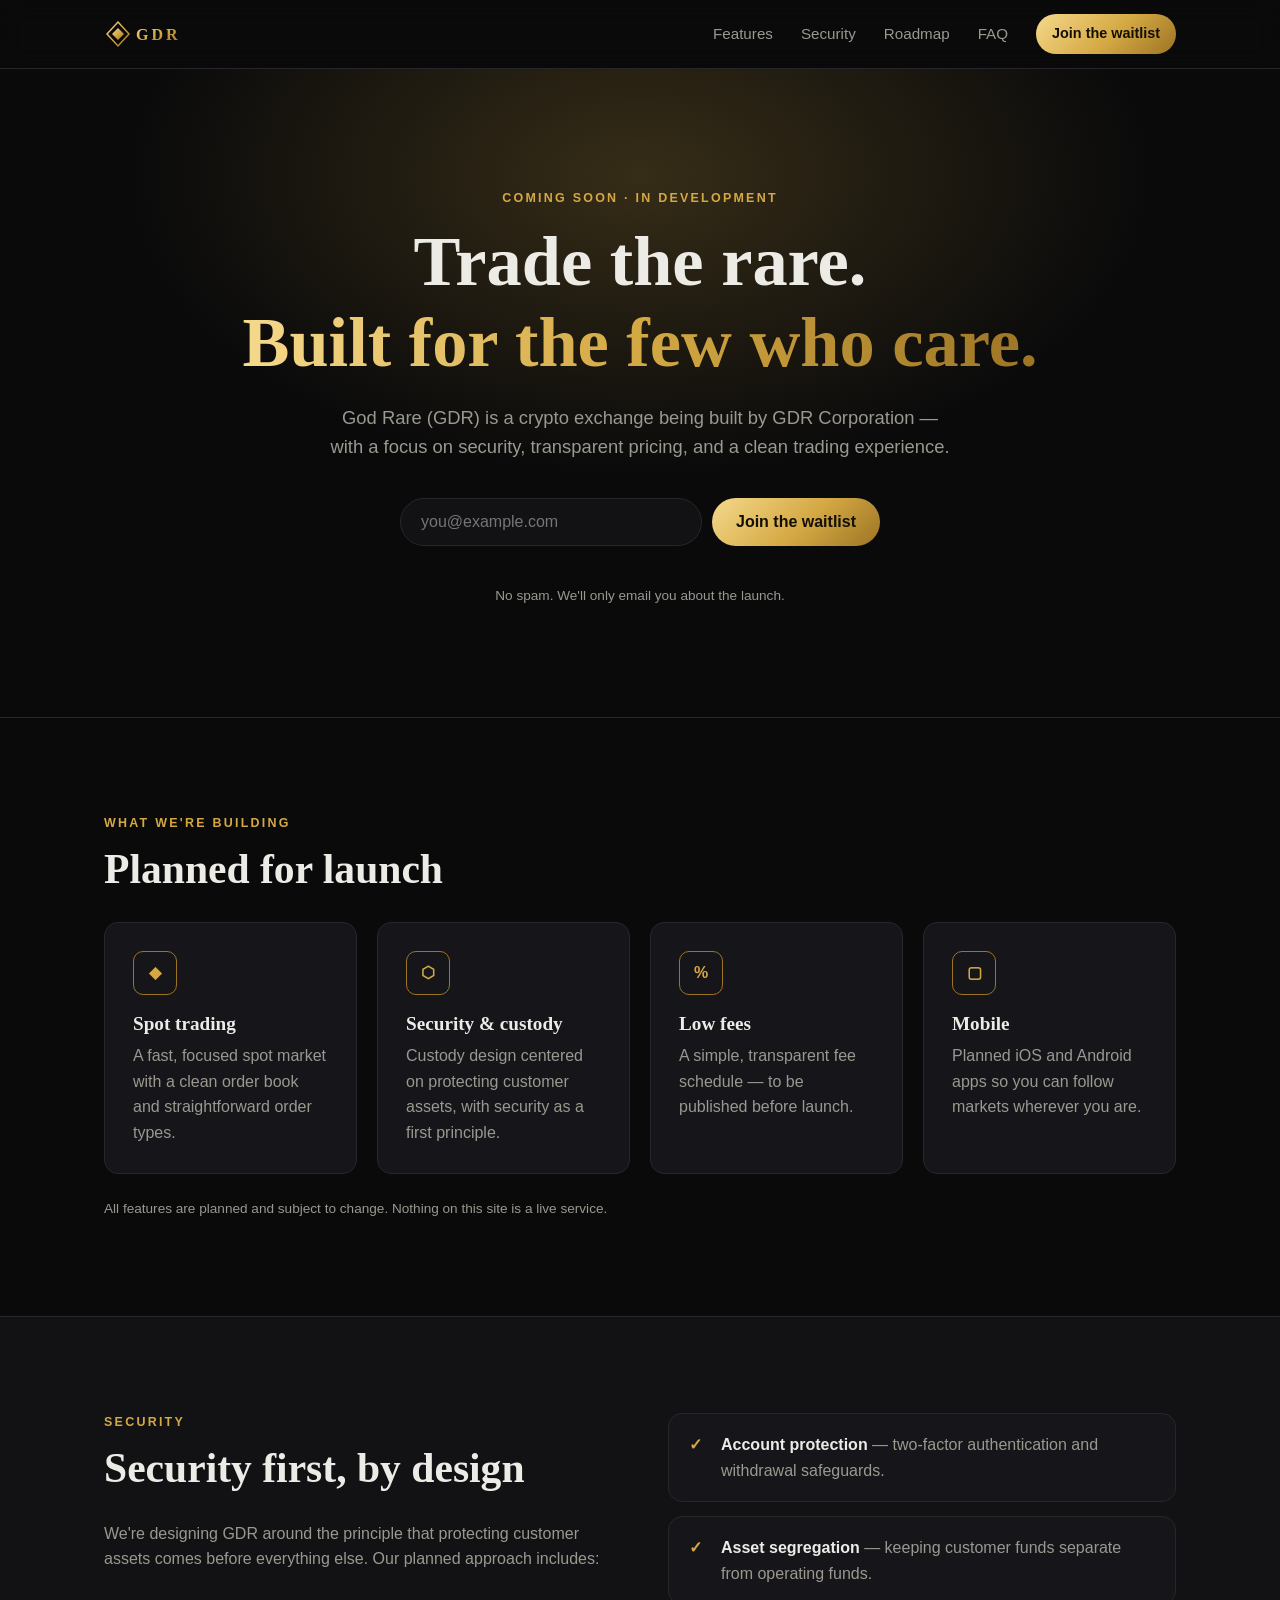
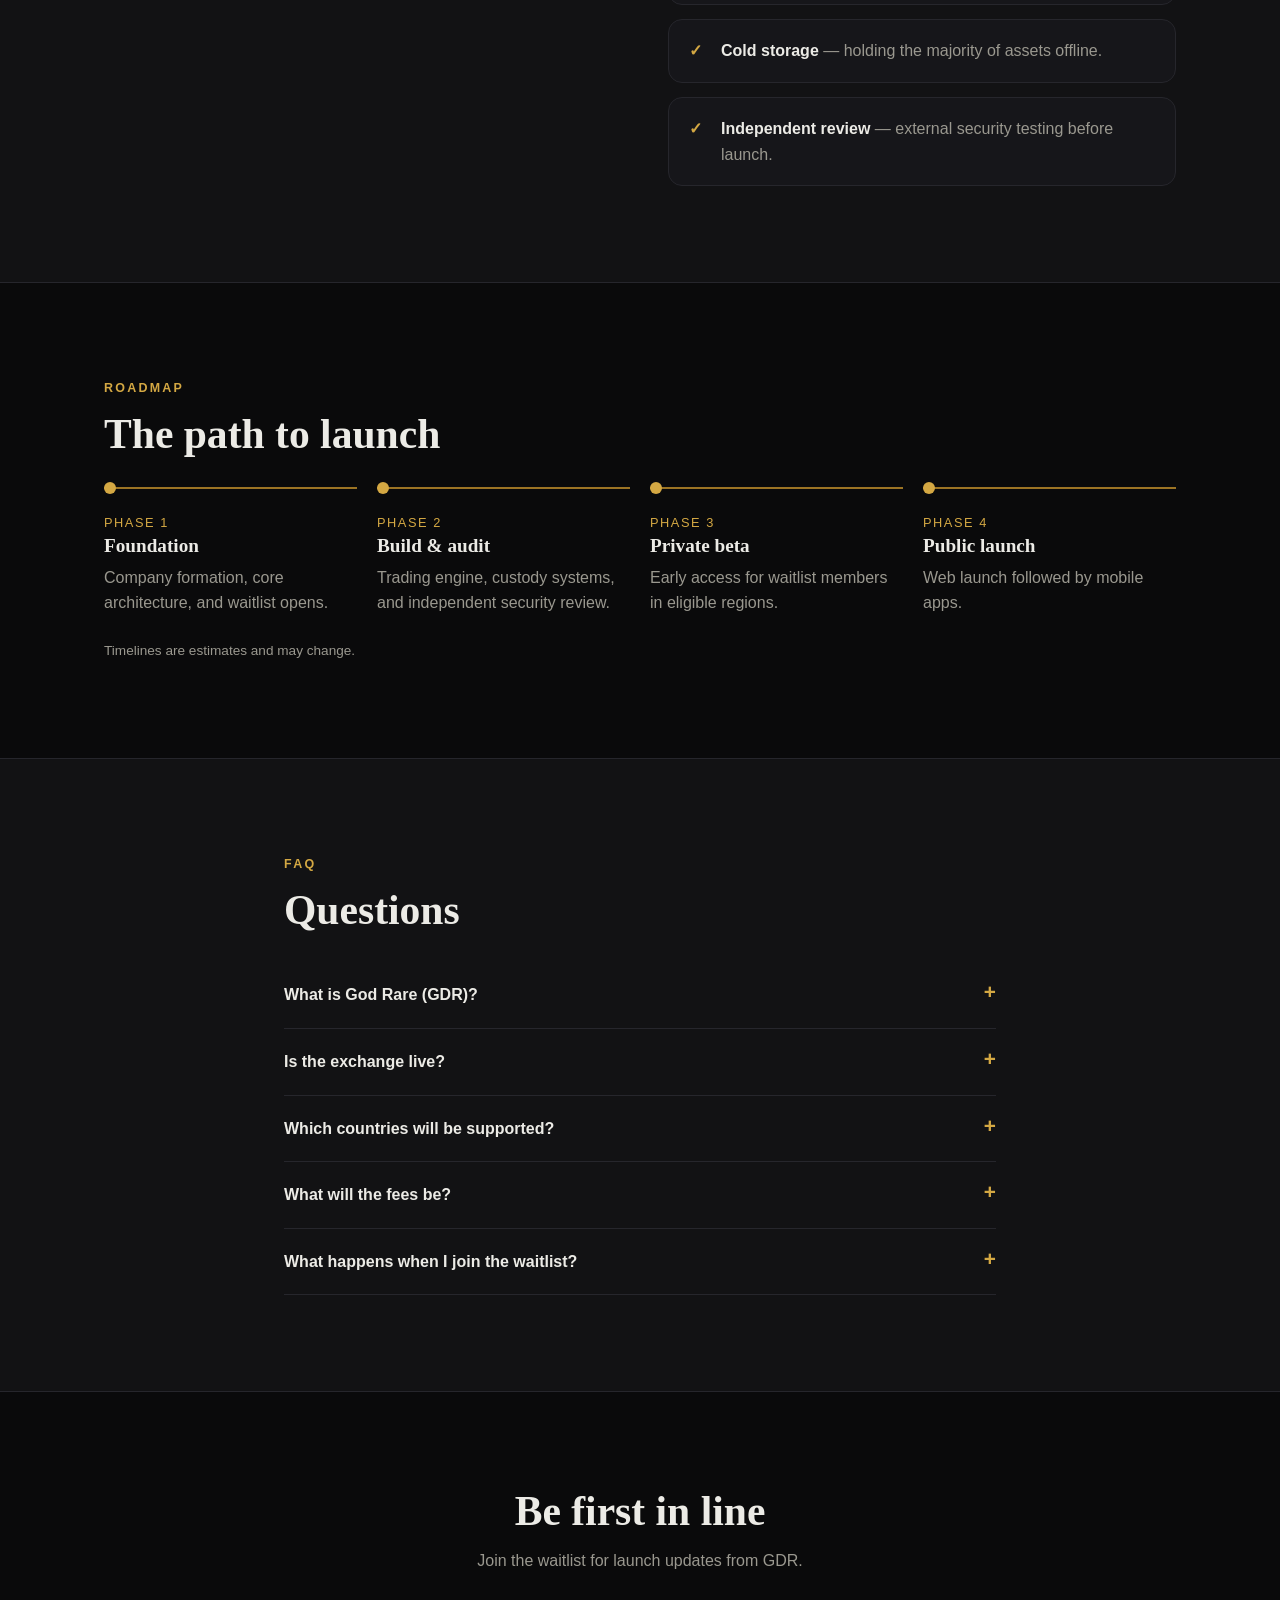
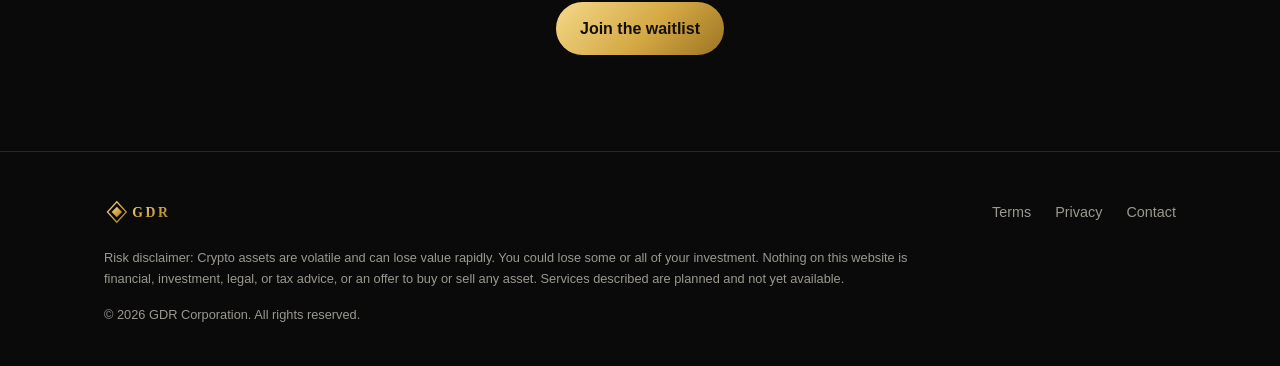
==== index.html @ 833ab48b "Initial commit: GDR landing site" ====
<!DOCTYPE html>
<html lang="en">
<head>
<meta charset="utf-8">
<meta name="viewport" content="width=device-width, initial-scale=1">
<title>God Rare (GDR) — A crypto exchange in development by GDR Corporation</title>
<meta name="description" content="God Rare (GDR) is an upcoming crypto exchange from GDR Corporation. Join the waitlist for launch updates.">
<link rel="icon" href="assets/favicon.svg" type="image/svg+xml">
<link rel="stylesheet" href="css/style.css">
</head>
<body>
<header class="nav">
  <div class="wrap nav-inner">
    <a href="#top" class="brand"><img src="assets/logo.svg" alt="GDR" width="110" height="28"></a>
    <nav class="links" id="links">
      <a href="#features">Features</a><a href="#security">Security</a><a href="#roadmap">Roadmap</a><a href="#faq">FAQ</a>
      <a href="#waitlist" class="btn btn-sm">Join the waitlist</a>
    </nav>
    <button class="menu" id="menu" aria-label="Open menu" aria-expanded="false"><span></span><span></span></button>
  </div>
</header>

<main id="top">
  <!-- HERO -->
  <section class="hero">
    <div class="glow"></div>
    <div class="wrap hero-inner">
      <p class="eyebrow">Coming soon · In development</p>
      <h1>Trade the rare.<br><span class="gold">Built for the few who care.</span></h1>
      <p class="lead">God Rare (GDR) is a crypto exchange being built by GDR Corporation — with a focus on security, transparent pricing, and a clean trading experience.</p>
      <form class="waitlist" id="waitlist" novalidate>
        <!-- TODO: Connect a real form endpoint (e.g. Formspree, Netlify Forms, or your own API).
             Set action="https://YOUR-ENDPOINT" method="POST" and update js/main.js to submit via fetch(). -->
        <label for="email" class="sr-only">Email address</label>
        <input type="email" id="email" name="email" placeholder="you@example.com" required autocomplete="email">
        <button type="submit" class="btn">Join the waitlist</button>
      </form>
      <p class="form-msg" id="form-msg" role="status" aria-live="polite"></p>
      <p class="fine">No spam. We'll only email you about the launch.</p>
    </div>
  </section>

  <!-- FEATURES -->
  <section id="features" class="section">
    <div class="wrap">
      <p class="eyebrow">What we're building</p>
      <h2>Planned for launch</h2>
      <div class="grid">
        <article class="card"><div class="ico">◆</div><h3>Spot trading</h3><p>A fast, focused spot market with a clean order book and straightforward order types.</p></article>
        <article class="card"><div class="ico">⬡</div><h3>Security &amp; custody</h3><p>Custody design centered on protecting customer assets, with security as a first principle.</p></article>
        <article class="card"><div class="ico">%</div><h3>Low fees</h3><p>A simple, transparent fee schedule — to be published before launch.</p></article>
        <article class="card"><div class="ico">▢</div><h3>Mobile</h3><p>Planned iOS and Android apps so you can follow markets wherever you are.</p></article>
      </div>
      <p class="note">All features are planned and subject to change. Nothing on this site is a live service.</p>
    </div>
  </section>

  <!-- SECURITY -->
  <section id="security" class="section alt">
    <div class="wrap split">
      <div>
        <p class="eyebrow">Security</p>
        <h2>Security first, by design</h2>
        <p>We're designing GDR around the principle that protecting customer assets comes before everything else. Our planned approach includes:</p>
      </div>
      <ul class="checks">
        <li><strong>Account protection</strong> — two-factor authentication and withdrawal safeguards.</li>
        <li><strong>Asset segregation</strong> — keeping customer funds separate from operating funds.</li>
        <li><strong>Cold storage</strong> — holding the majority of assets offline.</li>
        <li><strong>Independent review</strong> — external security testing before launch.</li>
      </ul>
    </div>
  </section>

  <!-- ROADMAP -->
  <section id="roadmap" class="section">
    <div class="wrap">
      <p class="eyebrow">Roadmap</p>
      <h2>The path to launch</h2>
      <ol class="timeline">
        <li><span>Phase 1</span><h3>Foundation</h3><p>Company formation, core architecture, and waitlist opens.</p></li>
        <li><span>Phase 2</span><h3>Build &amp; audit</h3><p>Trading engine, custody systems, and independent security review.</p></li>
        <li><span>Phase 3</span><h3>Private beta</h3><p>Early access for waitlist members in eligible regions.</p></li>
        <li><span>Phase 4</span><h3>Public launch</h3><p>Web launch followed by mobile apps.</p></li>
      </ol>
      <p class="note">Timelines are estimates and may change.</p>
    </div>
  </section>

  <!-- FAQ -->
  <section id="faq" class="section alt">
    <div class="wrap narrow">
      <p class="eyebrow">FAQ</p>
      <h2>Questions</h2>
      <details><summary>What is God Rare (GDR)?</summary><p>GDR is a cryptocurrency exchange currently in development by GDR Corporation.</p></details>
      <details><summary>Is the exchange live?</summary><p>Not yet. You can join the waitlist to hear when early access opens.</p></details>
      <details><summary>Which countries will be supported?</summary><p>Availability will depend on local requirements. Supported regions will be announced before launch.</p></details>
      <details><summary>What will the fees be?</summary><p>We plan to publish a simple, transparent fee schedule ahead of launch.</p></details>
      <details><summary>What happens when I join the waitlist?</summary><p>We'll email you launch updates and early-access news. You can unsubscribe at any time.</p></details>
    </div>
  </section>

  <section id="waitlist" class="section cta">
    <div class="wrap narrow center">
      <h2>Be first in line</h2>
      <p>Join the waitlist for launch updates from GDR.</p>
      <a href="#top" class="btn" data-focus-email>Join the waitlist</a>
    </div>
  </section>
</main>

<footer class="footer">
  <div class="wrap">
    <div class="foot-top">
      <img src="assets/logo.svg" alt="GDR" width="96" height="24">
      <nav><a href="#">Terms</a><a href="#">Privacy</a><a href="mailto:hello@example.com">Contact</a></nav>
    </div>
    <p class="disclaimer">Risk disclaimer: Crypto assets are volatile and can lose value rapidly. You could lose some or all of your investment. Nothing on this website is financial, investment, legal, or tax advice, or an offer to buy or sell any asset. Services described are planned and not yet available.</p>
    <p class="copy">© 2026 GDR Corporation. All rights reserved.</p>
  </div>
</footer>
<script src="js/main.js"></script>
</body>
</html>
---- css/style.css ----
/* ===== Theme — edit colors here ===== */
:root{
  --bg:#0a0a0b; --bg2:#121214; --card:#16161a; --line:#26262c;
  --text:#ecebe6; --muted:#9a988f;
  --gold:#d4a843; --gold-l:#f5d98b; --gold-d:#9c7424;
  --radius:14px; --max:1120px;
  --serif:Georgia,"Times New Roman",serif;
  --sans:-apple-system,BlinkMacSystemFont,"Segoe UI",Inter,Roboto,Helvetica,Arial,sans-serif;
}
*{box-sizing:border-box;margin:0;padding:0}
html{scroll-behavior:smooth}
body{background:var(--bg);color:var(--text);font:16px/1.6 var(--sans);-webkit-font-smoothing:antialiased}
a{color:inherit;text-decoration:none}
img{display:block}
.wrap{max-width:var(--max);margin:0 auto;padding:0 24px}
.narrow{max-width:760px}.center{text-align:center}
.sr-only{position:absolute;width:1px;height:1px;overflow:hidden;clip:rect(0 0 0 0)}
.gold{background:linear-gradient(90deg,var(--gold-l),var(--gold),var(--gold-d));-webkit-background-clip:text;background-clip:text;color:transparent}
.eyebrow{color:var(--gold);text-transform:uppercase;letter-spacing:.18em;font-size:.78rem;font-weight:600;margin-bottom:12px}
h1,h2,h3{font-family:var(--serif);font-weight:700;line-height:1.15}
h1{font-size:clamp(2.4rem,6vw,4.4rem);margin-bottom:20px}
h2{font-size:clamp(1.8rem,4vw,2.6rem);margin-bottom:28px}
h3{font-size:1.2rem;margin-bottom:8px}
p{color:var(--muted)}
.btn{display:inline-block;border:0;cursor:pointer;background:linear-gradient(135deg,var(--gold-l),var(--gold) 55%,var(--gold-d));color:#140f04;font-weight:700;padding:14px 24px;border-radius:999px;font-size:1rem;transition:transform .15s,box-shadow .15s}
.btn:hover{transform:translateY(-1px);box-shadow:0 8px 30px -8px rgba(212,168,67,.6)}
.btn-sm{padding:8px 16px;font-size:.9rem}
/* Nav */
.nav{position:sticky;top:0;z-index:10;background:rgba(10,10,11,.8);backdrop-filter:blur(12px);border-bottom:1px solid var(--line)}
.nav-inner{display:flex;align-items:center;justify-content:space-between;height:68px}
.links{display:flex;gap:28px;align-items:center}
.links a:not(.btn){color:var(--muted);font-size:.95rem}.links a:not(.btn):hover{color:var(--text)}
.menu{display:none;background:none;border:0;cursor:pointer;width:32px;height:32px}
.menu span{display:block;height:2px;background:var(--gold);margin:7px 4px}
/* Hero */
.hero{position:relative;overflow:hidden;padding:120px 0 110px;text-align:center}
.glow{position:absolute;inset:-30% 10% auto;height:600px;background:radial-gradient(closest-side,rgba(212,168,67,.22),transparent);pointer-events:none}
.hero-inner{position:relative}
.lead{font-size:1.15rem;max-width:620px;margin:0 auto 36px}
.waitlist{display:flex;gap:10px;max-width:480px;margin:0 auto}
.waitlist input{flex:1;min-width:0;background:var(--bg2);border:1px solid var(--line);color:var(--text);padding:14px 20px;border-radius:999px;font-size:1rem}
.waitlist input:focus{outline:none;border-color:var(--gold)}
.form-msg{min-height:1.6em;margin-top:14px;color:var(--gold-l)}
.form-msg.err{color:#e88}
.fine{font-size:.85rem}
/* Sections */
.section{padding:96px 0;border-top:1px solid var(--line)}
.alt{background:var(--bg2)}
.grid{display:grid;grid-template-columns:repeat(4,1fr);gap:20px}
.card{background:var(--card);border:1px solid var(--line);border-radius:var(--radius);padding:28px;transition:border-color .2s}
.card:hover{border-color:var(--gold-d)}
.ico{width:44px;height:44px;border-radius:10px;display:grid;place-items:center;color:var(--gold);border:1px solid var(--gold-d);margin-bottom:18px;font-weight:700}
.note{font-size:.85rem;margin-top:24px}
.split{display:grid;grid-template-columns:1fr 1fr;gap:56px;align-items:start}
.checks{list-style:none;display:grid;gap:14px}
.checks li{background:var(--card);border:1px solid var(--line);border-radius:var(--radius);padding:18px 20px 18px 52px;position:relative;color:var(--muted)}
.checks li::before{content:"✓";position:absolute;left:20px;top:18px;color:var(--gold);font-weight:700}
.checks strong{color:var(--text)}
.timeline{list-style:none;display:grid;grid-template-columns:repeat(4,1fr);gap:20px;position:relative}
.timeline li{border-top:2px solid var(--gold-d);padding-top:20px;position:relative}
.timeline li::before{content:"";position:absolute;top:-7px;left:0;width:12px;height:12px;border-radius:50%;background:var(--gold)}
.timeline span{color:var(--gold);font-size:.8rem;letter-spacing:.12em;text-transform:uppercase}
details{border-bottom:1px solid var(--line);padding:20px 0}
summary{cursor:pointer;font-weight:600;list-style:none;display:flex;justify-content:space-between}
summary::after{content:"+";color:var(--gold);font-size:1.3rem;line-height:1}
details[open] summary::after{content:"–"}
details p{margin-top:12px}
.cta h2{margin-bottom:12px}.cta p{margin-bottom:28px}
/* Footer */
.footer{border-top:1px solid var(--line);padding:48px 0 40px}
.foot-top{display:flex;justify-content:space-between;align-items:center;margin-bottom:24px;gap:20px}
.foot-top nav{display:flex;gap:24px}.foot-top nav a{color:var(--muted);font-size:.9rem}.foot-top nav a:hover{color:var(--gold)}
.disclaimer{font-size:.8rem;max-width:820px;margin-bottom:16px}
.copy{font-size:.8rem}
/* Responsive */
@media(max-width:900px){.grid{grid-template-columns:1fr 1fr}.timeline{grid-template-columns:1fr 1fr;row-gap:36px}.split{grid-template-columns:1fr;gap:24px}}
@media(max-width:640px){
  .menu{display:block}
  .links{display:none;position:absolute;top:68px;left:0;right:0;flex-direction:column;gap:18px;padding:24px;background:var(--bg);border-bottom:1px solid var(--line)}
  .links.open{display:flex}
  .hero{padding:80px 0 72px}.section{padding:72px 0}
  .grid,.timeline{grid-template-columns:1fr}
  .waitlist{flex-direction:column}
  .foot-top{flex-direction:column;align-items:flex-start}
}
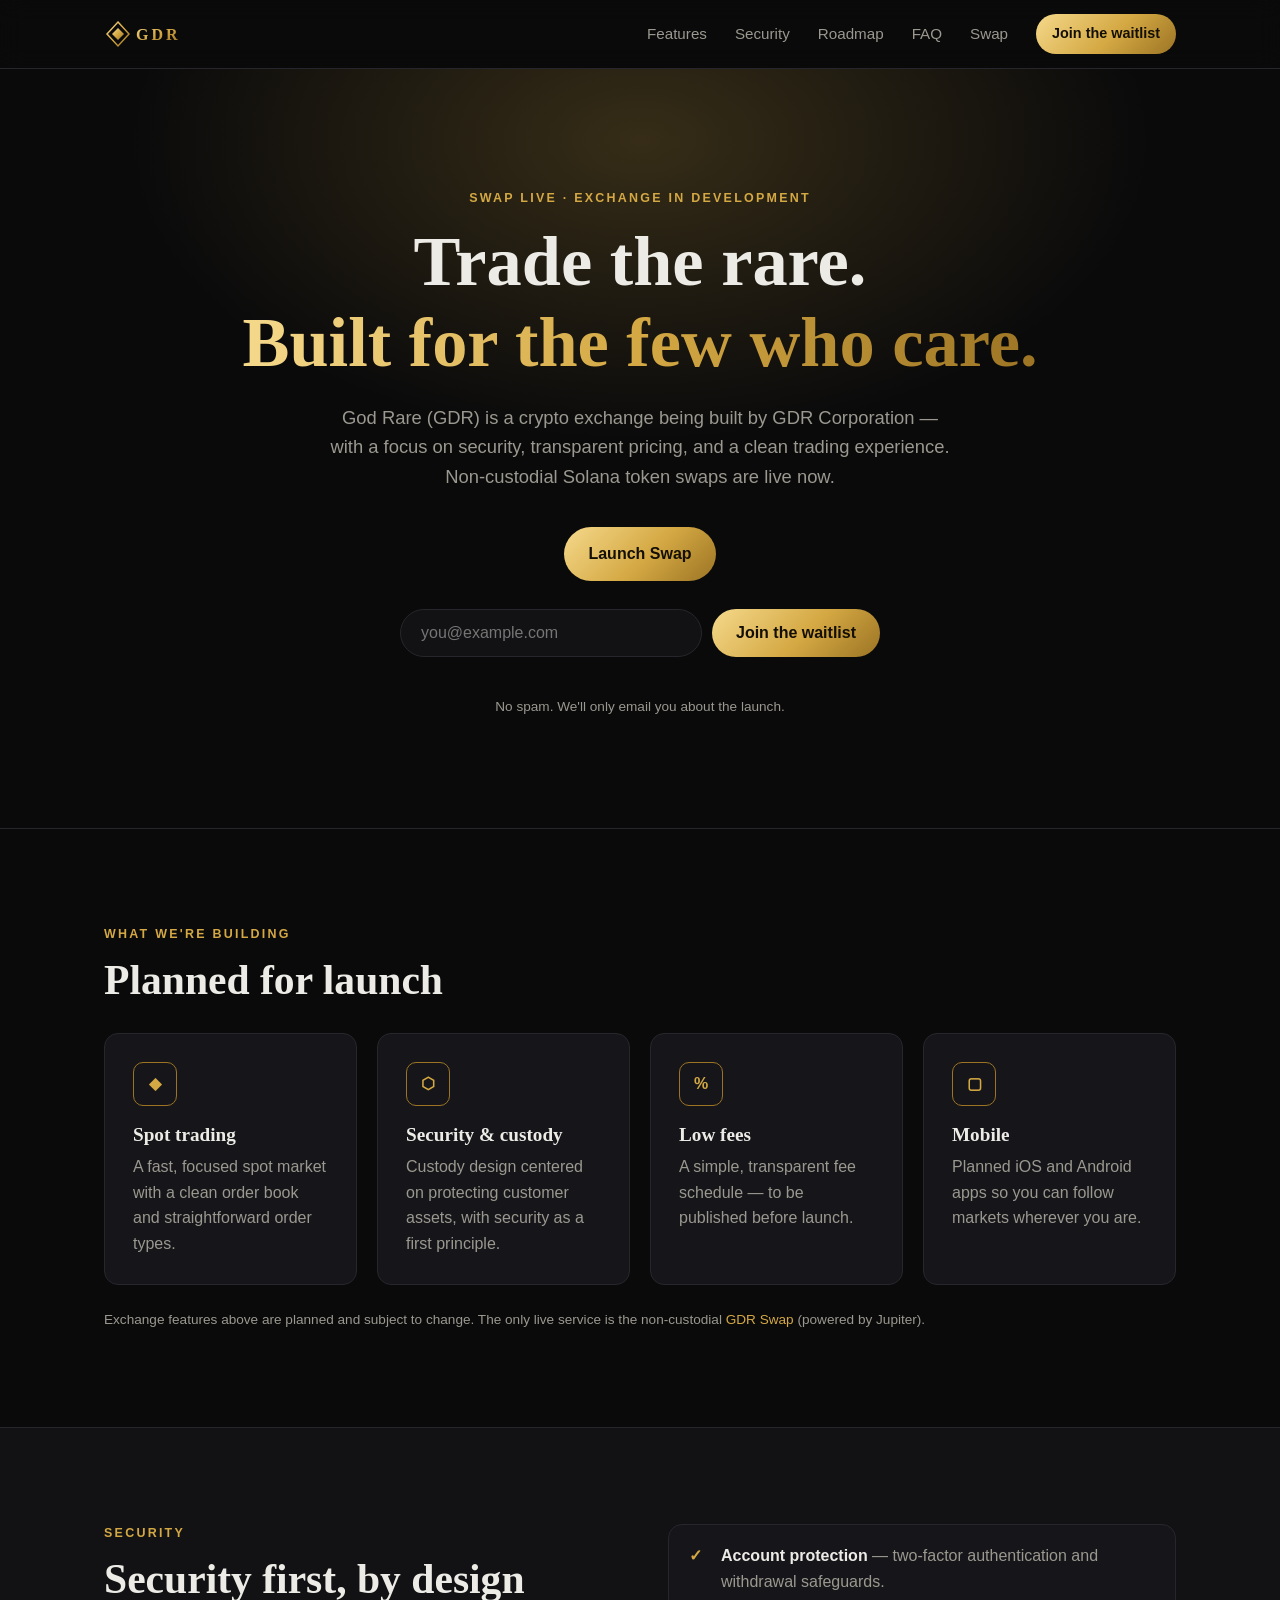
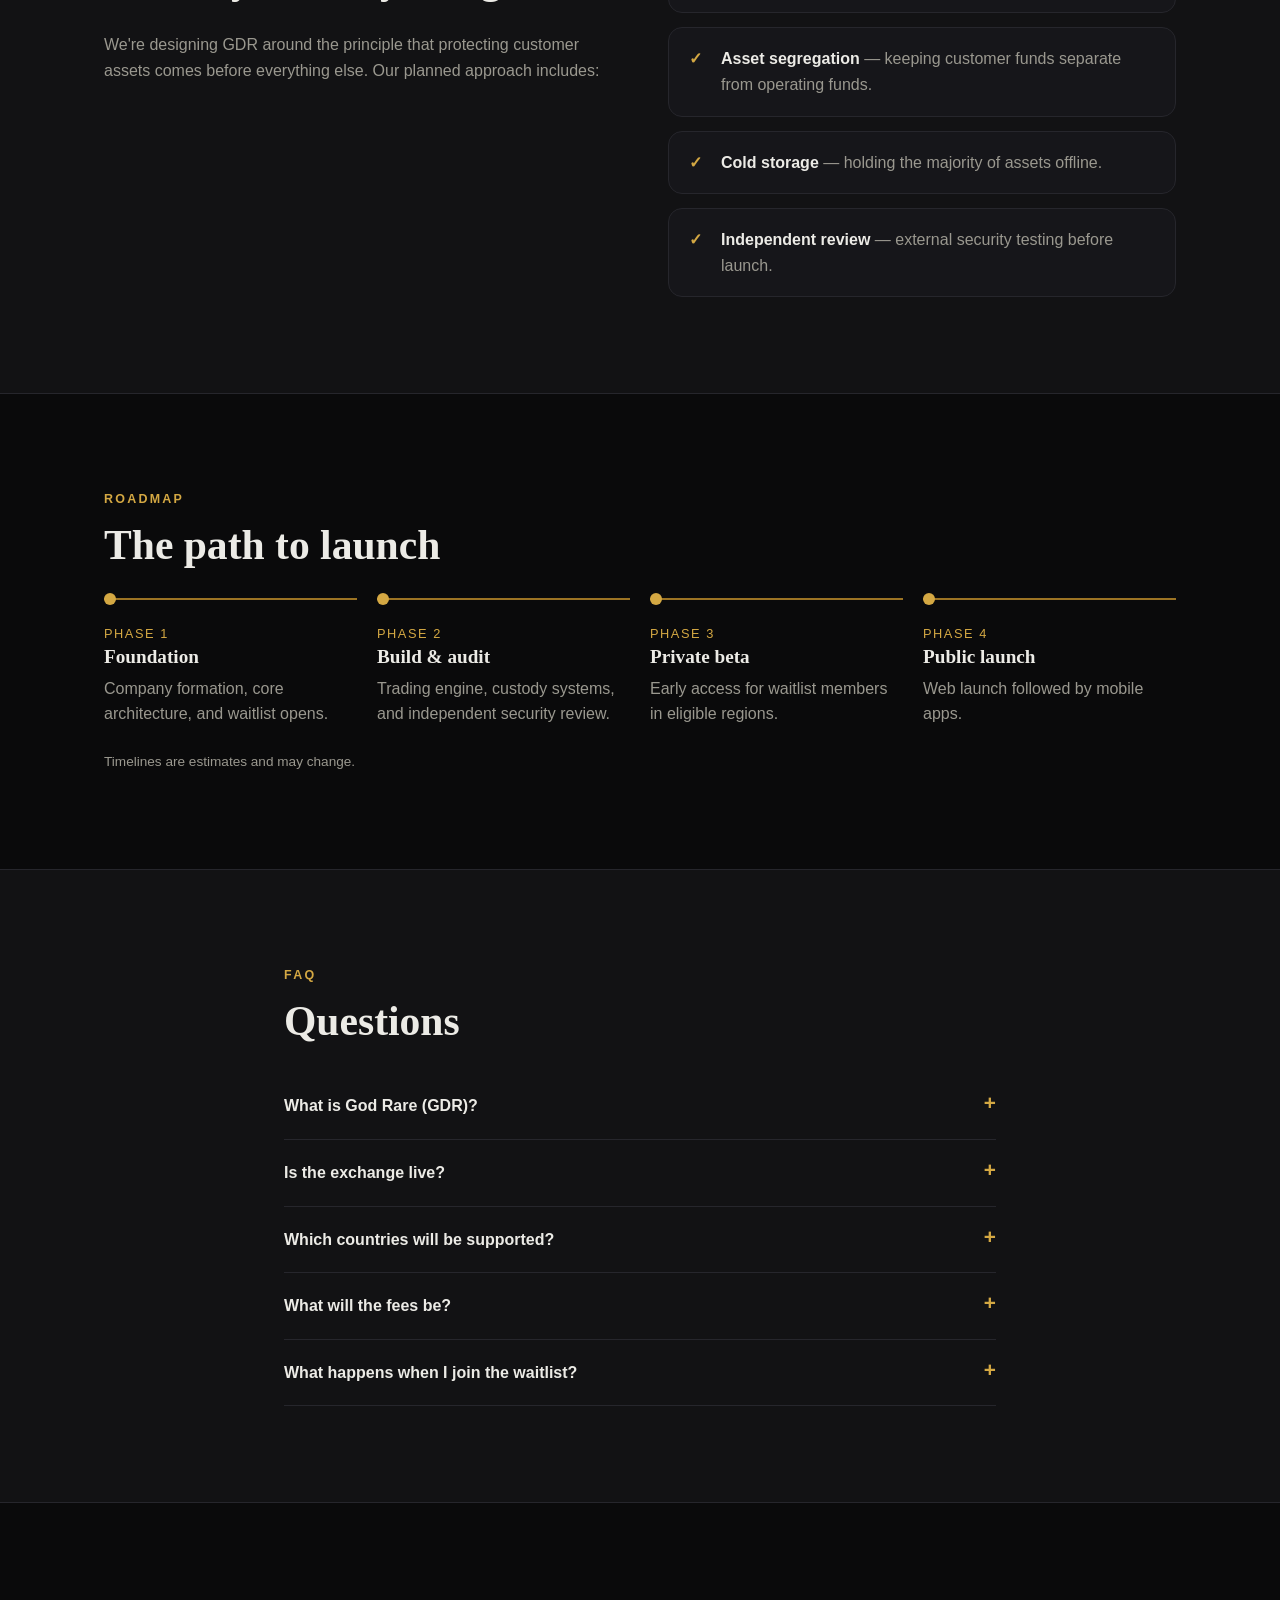
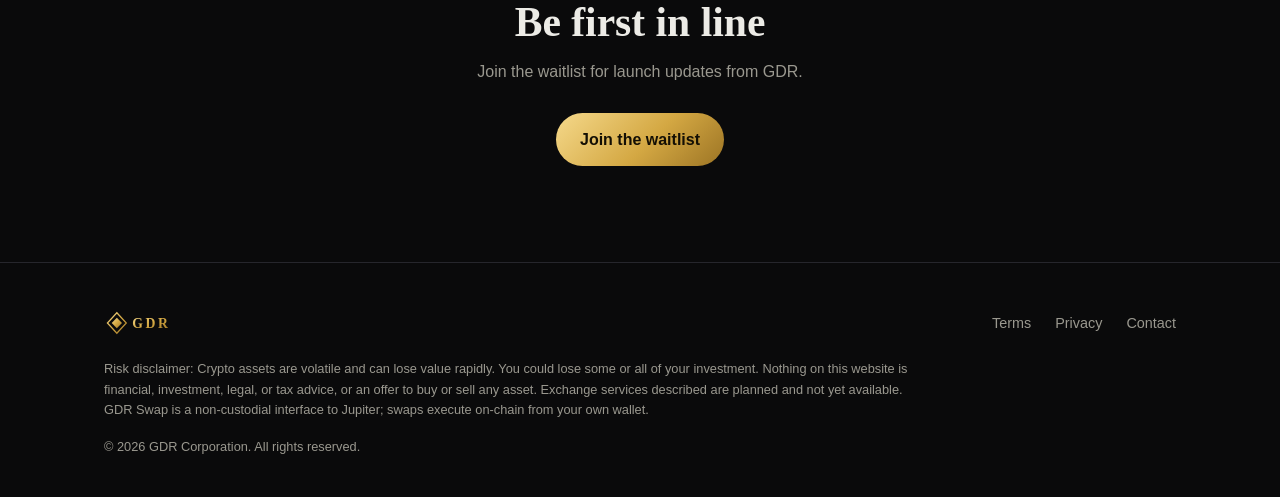
==== commit 0f11bb90: "Add GDR swap page" ====
--- a/index.html
+++ b/index.html
@@ -13,7 +13,7 @@
   <div class="wrap nav-inner">
     <a href="#top" class="brand"><img src="assets/logo.svg" alt="GDR" width="110" height="28"></a>
     <nav class="links" id="links">
-      <a href="#features">Features</a><a href="#security">Security</a><a href="#roadmap">Roadmap</a><a href="#faq">FAQ</a>
+      <a href="#features">Features</a><a href="#security">Security</a><a href="#roadmap">Roadmap</a><a href="#faq">FAQ</a><a href="swap.html">Swap</a>
       <a href="#waitlist" class="btn btn-sm">Join the waitlist</a>
     </nav>
     <button class="menu" id="menu" aria-label="Open menu" aria-expanded="false"><span></span><span></span></button>
@@ -25,9 +25,10 @@
   <section class="hero">
     <div class="glow"></div>
     <div class="wrap hero-inner">
-      <p class="eyebrow">Coming soon · In development</p>
+      <p class="eyebrow">Swap live · Exchange in development</p>
       <h1>Trade the rare.<br><span class="gold">Built for the few who care.</span></h1>
-      <p class="lead">God Rare (GDR) is a crypto exchange being built by GDR Corporation — with a focus on security, transparent pricing, and a clean trading experience.</p>
+      <p class="lead">God Rare (GDR) is a crypto exchange being built by GDR Corporation — with a focus on security, transparent pricing, and a clean trading experience. Non-custodial Solana token swaps are live now.</p>
+      <p style="margin-bottom:28px"><a href="swap.html" class="btn">Launch Swap</a></p>
       <form class="waitlist" id="waitlist" novalidate>
         <!-- TODO: Connect a real form endpoint (e.g. Formspree, Netlify Forms, or your own API).
              Set action="https://YOUR-ENDPOINT" method="POST" and update js/main.js to submit via fetch(). -->
@@ -51,7 +52,7 @@
         <article class="card"><div class="ico">%</div><h3>Low fees</h3><p>A simple, transparent fee schedule — to be published before launch.</p></article>
         <article class="card"><div class="ico">▢</div><h3>Mobile</h3><p>Planned iOS and Android apps so you can follow markets wherever you are.</p></article>
       </div>
-      <p class="note">All features are planned and subject to change. Nothing on this site is a live service.</p>
+      <p class="note">Exchange features above are planned and subject to change. The only live service is the non-custodial <a href="swap.html" style="color:var(--gold)">GDR Swap</a> (powered by Jupiter).</p>
     </div>
   </section>
 
@@ -93,7 +94,7 @@
       <p class="eyebrow">FAQ</p>
       <h2>Questions</h2>
       <details><summary>What is God Rare (GDR)?</summary><p>GDR is a cryptocurrency exchange currently in development by GDR Corporation.</p></details>
-      <details><summary>Is the exchange live?</summary><p>Not yet. You can join the waitlist to hear when early access opens.</p></details>
+      <details><summary>Is the exchange live?</summary><p>The centralized exchange is not live yet — join the waitlist to hear when early access opens. A non-custodial Solana token <a href="swap.html" style="color:var(--gold)">swap</a> is available now; you connect your own wallet and GDR never holds your funds.</p></details>
       <details><summary>Which countries will be supported?</summary><p>Availability will depend on local requirements. Supported regions will be announced before launch.</p></details>
       <details><summary>What will the fees be?</summary><p>We plan to publish a simple, transparent fee schedule ahead of launch.</p></details>
       <details><summary>What happens when I join the waitlist?</summary><p>We'll email you launch updates and early-access news. You can unsubscribe at any time.</p></details>
@@ -115,7 +116,7 @@
       <img src="assets/logo.svg" alt="GDR" width="96" height="24">
       <nav><a href="#">Terms</a><a href="#">Privacy</a><a href="mailto:hello@example.com">Contact</a></nav>
     </div>
-    <p class="disclaimer">Risk disclaimer: Crypto assets are volatile and can lose value rapidly. You could lose some or all of your investment. Nothing on this website is financial, investment, legal, or tax advice, or an offer to buy or sell any asset. Services described are planned and not yet available.</p>
+    <p class="disclaimer">Risk disclaimer: Crypto assets are volatile and can lose value rapidly. You could lose some or all of your investment. Nothing on this website is financial, investment, legal, or tax advice, or an offer to buy or sell any asset. Exchange services described are planned and not yet available. GDR Swap is a non-custodial interface to Jupiter; swaps execute on-chain from your own wallet.</p>
     <p class="copy">© 2026 GDR Corporation. All rights reserved.</p>
   </div>
 </footer>
